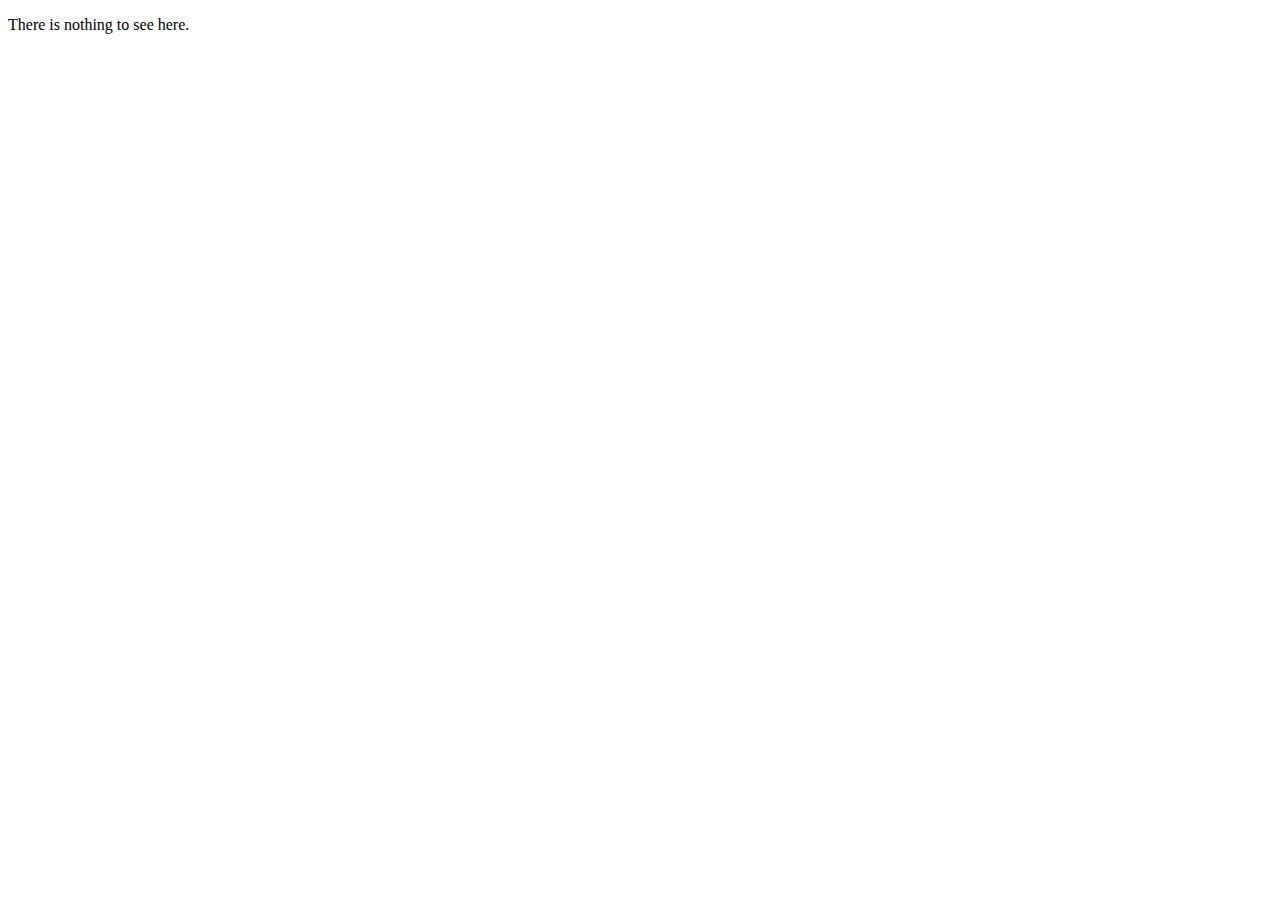
==== index.html @ 25d8bbe8 "html blank" ====
<!doctype html>
<html class="no-js" lang="">

<head>
  <meta charset="utf-8">
  <title>robert.haverly</title>
  <meta name="description" content="">
  <meta name="viewport" content="width=device-width, initial-scale=1">

  <meta property="og:title" content="">
  <meta property="og:type" content="">
  <meta property="og:url" content="">
  <meta property="og:image" content="">

  <link rel="icon" href="/favicon.ico" sizes="any">
  <link rel="icon" href="/icon.svg" type="image/svg+xml">
  <link rel="apple-touch-icon" href="icon.png">

  <link rel="stylesheet" href="css/normalize.css">
  <link rel="stylesheet" href="css/style.css">

  <link rel="manifest" href="site.webmanifest">
  <meta name="theme-color" content="#fafafa">
</head>

<body>

  <p>There is nothing to see here.</p>

</body>

</html>
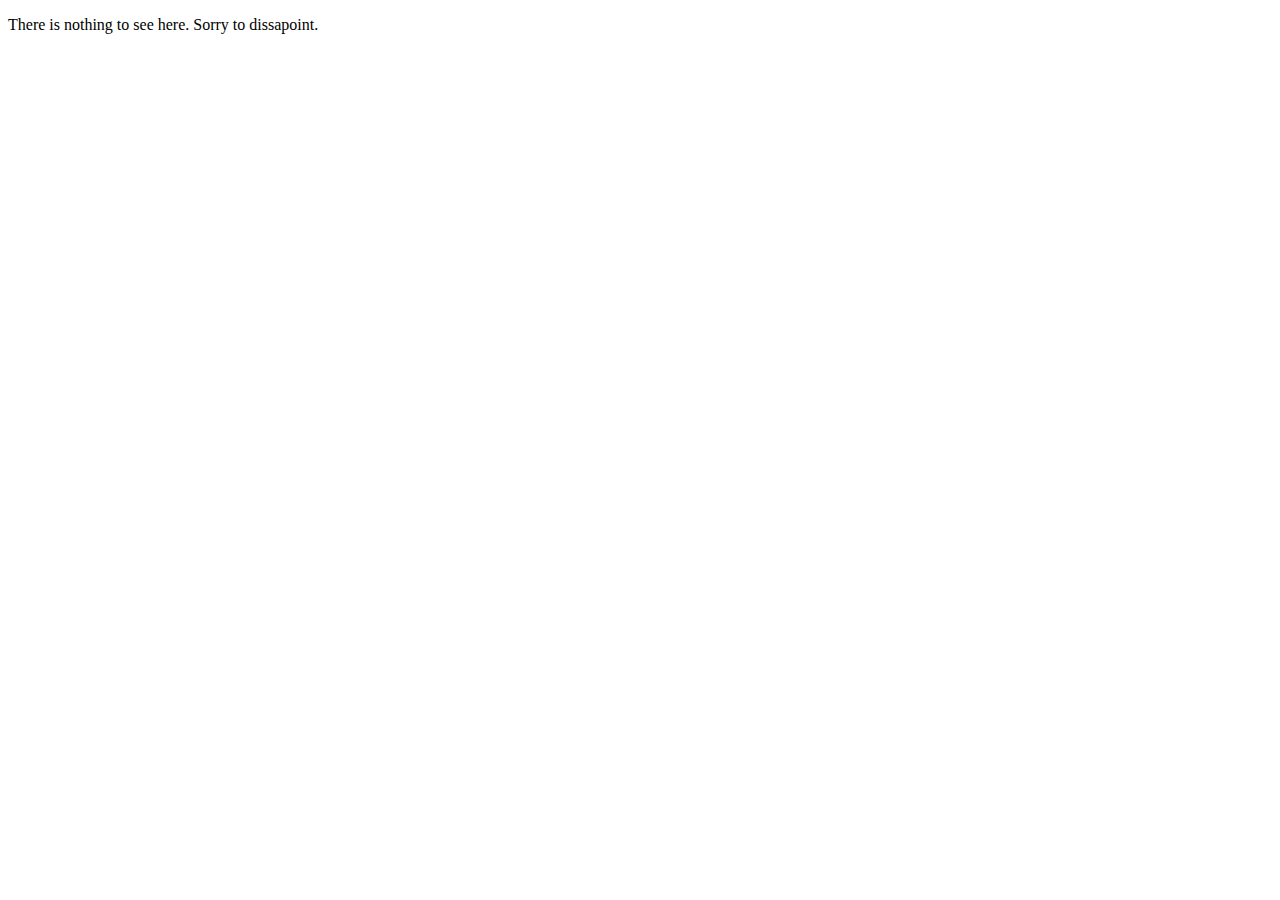
==== commit b4c1efd8: "init html" ====
--- a/index.html
+++ b/index.html
@@ -7,11 +7,6 @@
   <meta name="description" content="">
   <meta name="viewport" content="width=device-width, initial-scale=1">
 
-  <meta property="og:title" content="">
-  <meta property="og:type" content="">
-  <meta property="og:url" content="">
-  <meta property="og:image" content="">
-
   <link rel="icon" href="/favicon.ico" sizes="any">
   <link rel="icon" href="/icon.svg" type="image/svg+xml">
   <link rel="apple-touch-icon" href="icon.png">
@@ -19,13 +14,11 @@
   <link rel="stylesheet" href="css/normalize.css">
   <link rel="stylesheet" href="css/style.css">
 
-  <link rel="manifest" href="site.webmanifest">
-  <meta name="theme-color" content="#fafafa">
 </head>
 
 <body>
 
-  <p>There is nothing to see here.</p>
+  <p>There is nothing to see here. Sorry to dissapoint.</p>
 
 </body>
 
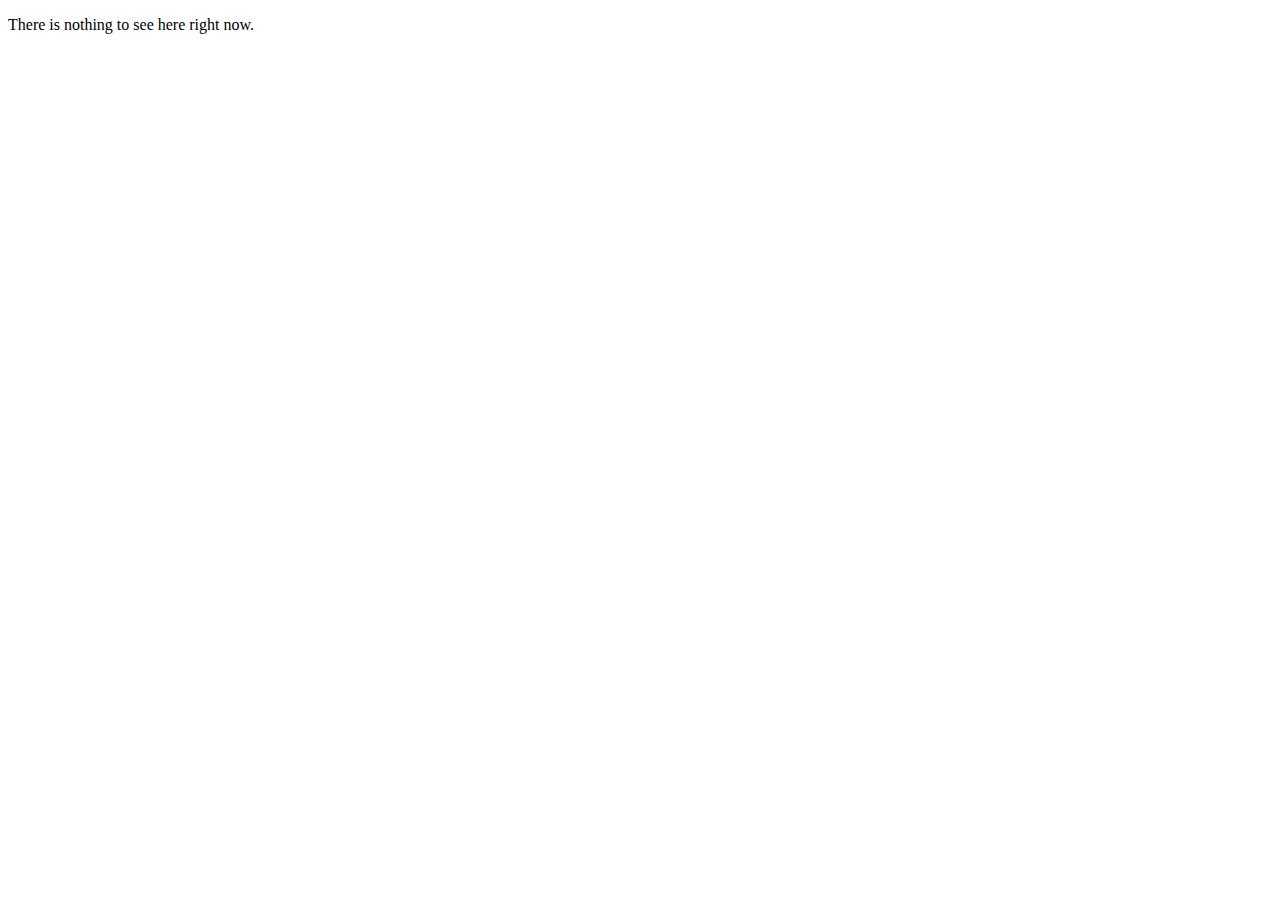
==== commit e01d0c43: "index" ====
--- a/index.html
+++ b/index.html
@@ -18,7 +18,7 @@
 
 <body>
 
-  <p>There is nothing to see here. Sorry to dissapoint.</p>
+  <p>There is nothing to see here right now.</p>
 
 </body>
 
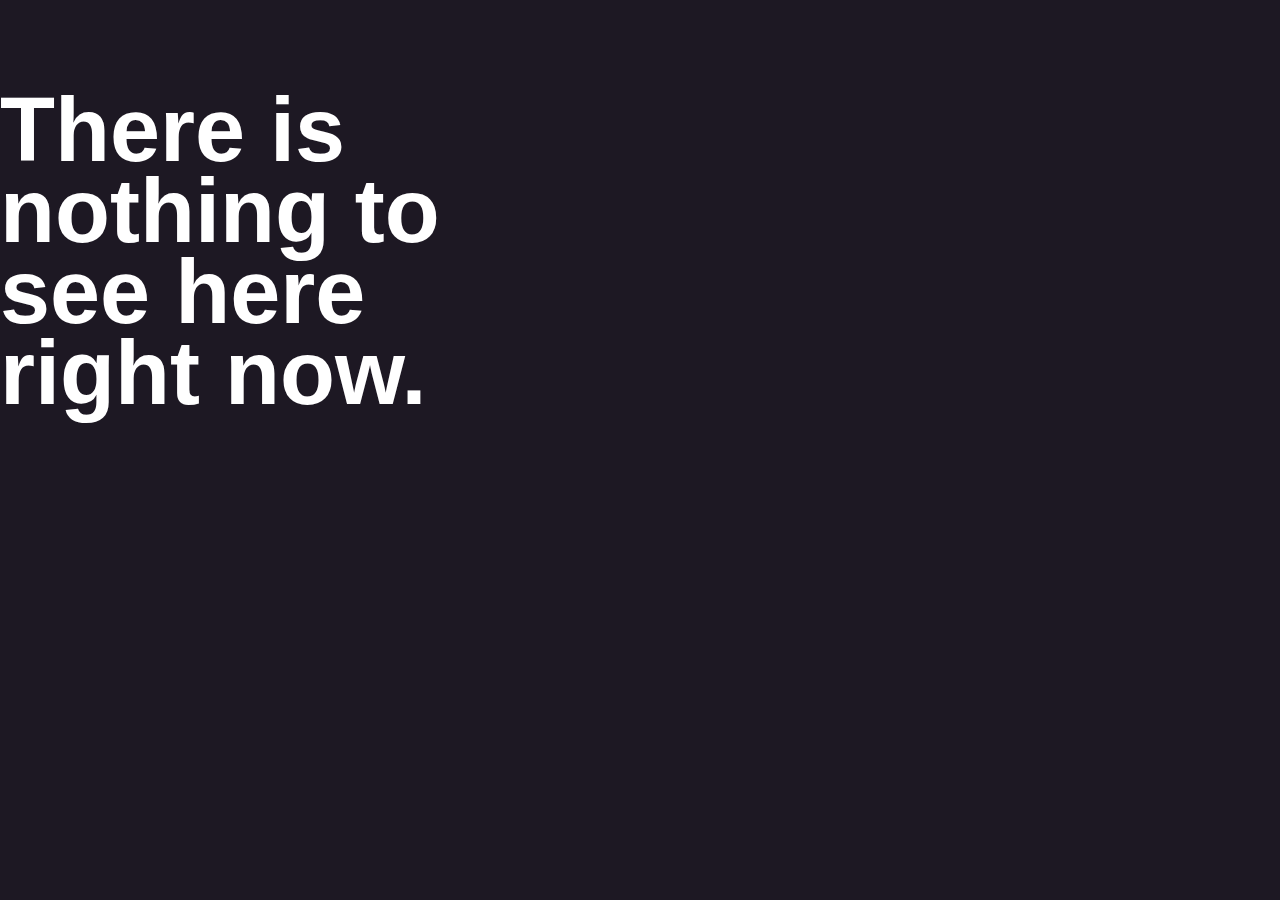
==== commit f449f410: "fonts" ====
--- a/index.html
+++ b/index.html
@@ -16,7 +16,7 @@
 
 </head>
 
-<body>
+<body id="temp">
 
   <p>There is nothing to see here right now.</p>
 
--- a/css/style.css
+++ b/css/style.css
@@ -0,0 +1,261 @@
+/*! HTML5 Boilerplate v8.0.0 | MIT License | https://html5boilerplate.com/ */
+
+/* main.css 3.0.0 | MIT License | https://github.com/h5bp/main.css#readme */
+/*
+ * What follows is the result of much research on cross-browser styling.
+ * Credit left inline and big thanks to Nicolas Gallagher, Jonathan Neal,
+ * Kroc Camen, and the H5BP dev community and team.
+ */
+
+/* ==========================================================================
+   Base styles: opinionated defaults
+   ========================================================================== */
+
+   html {
+    color: #222;
+    font-size: 1em;
+    line-height: 1.4;
+  }
+  
+  /*
+   * Remove text-shadow in selection highlight:
+   * https://twitter.com/miketaylr/status/12228805301
+   *
+   * Customize the background color to match your design.
+   */
+  
+  ::-moz-selection {
+    background: #b3d4fc;
+    text-shadow: none;
+  }
+  
+  ::selection {
+    background: #b3d4fc;
+    text-shadow: none;
+  }
+  
+  /*
+   * A better looking default horizontal rule
+   */
+  
+  hr {
+    display: block;
+    height: 1px;
+    border: 0;
+    border-top: 1px solid #ccc;
+    margin: 1em 0;
+    padding: 0;
+  }
+  
+  /*
+   * Remove the gap between audio, canvas, iframes,
+   * images, videos and the bottom of their containers:
+   * https://github.com/h5bp/html5-boilerplate/issues/440
+   */
+  
+  audio,
+  canvas,
+  iframe,
+  img,
+  svg,
+  video {
+    vertical-align: middle;
+  }
+  
+  /*
+   * Remove default fieldset styles.
+   */
+  
+  fieldset {
+    border: 0;
+    margin: 0;
+    padding: 0;
+  }
+  
+  /*
+   * Allow only vertical resizing of textareas.
+   */
+  
+  textarea {
+    resize: vertical;
+  }
+  
+  /* ==========================================================================
+     Author's custom styles
+     ========================================================================== */
+  
+  /* ==========================================================================
+     Helper classes
+     ========================================================================== */
+  
+  /*
+   * Hide visually and from screen readers
+   */
+  
+  .hidden,
+  [hidden] {
+    display: none !important;
+  }
+  
+  /*
+   * Hide only visually, but have it available for screen readers:
+   * https://snook.ca/archives/html_and_css/hiding-content-for-accessibility
+   *
+   * 1. For long content, line feeds are not interpreted as spaces and small width
+   *    causes content to wrap 1 word per line:
+   *    https://medium.com/@jessebeach/beware-smushed-off-screen-accessible-text-5952a4c2cbfe
+   */
+  
+  .visually-hidden {
+    border: 0;
+    clip: rect(0, 0, 0, 0);
+    height: 1px;
+    margin: -1px;
+    overflow: hidden;
+    padding: 0;
+    position: absolute;
+    white-space: nowrap;
+    width: 1px;
+    /* 1 */
+  }
+  
+  /*
+   * Extends the .visually-hidden class to allow the element
+   * to be focusable when navigated to via the keyboard:
+   * https://www.drupal.org/node/897638
+   */
+  
+  .visually-hidden.focusable:active,
+  .visually-hidden.focusable:focus {
+    clip: auto;
+    height: auto;
+    margin: 0;
+    overflow: visible;
+    position: static;
+    white-space: inherit;
+    width: auto;
+  }
+  
+  /*
+   * Hide visually and from screen readers, but maintain layout
+   */
+  
+  .invisible {
+    visibility: hidden;
+  }
+  
+  /*
+   * Clearfix: contain floats
+   *
+   * The use of `table` rather than `block` is only necessary if using
+   * `::before` to contain the top-margins of child elements.
+   */
+  
+  .clearfix::before,
+  .clearfix::after {
+    content: "";
+    display: table;
+  }
+  
+  .clearfix::after {
+    clear: both;
+  }
+  
+  /* ==========================================================================
+     EXAMPLE Media Queries for Responsive Design.
+     These examples override the primary ('mobile first') styles.
+     Modify as content requires.
+     ========================================================================== */
+  
+  @media only screen and (min-width: 35em) {
+    /* Style adjustments for viewports that meet the condition */
+  }
+  
+  @media print,
+    (-webkit-min-device-pixel-ratio: 1.25),
+    (min-resolution: 1.25dppx),
+    (min-resolution: 120dpi) {
+    /* Style adjustments for high resolution devices */
+  }
+  
+  /* ==========================================================================
+     Print styles.
+     Inlined to avoid the additional HTTP request:
+     https://www.phpied.com/delay-loading-your-print-css/
+     ========================================================================== */
+  
+  @media print {
+    *,
+    *::before,
+    *::after {
+      background: #fff !important;
+      color: #000 !important;
+      /* Black prints faster */
+      box-shadow: none !important;
+      text-shadow: none !important;
+    }
+  
+    a,
+    a:visited {
+      text-decoration: underline;
+    }
+  
+    a[href]::after {
+      content: " (" attr(href) ")";
+    }
+  
+    abbr[title]::after {
+      content: " (" attr(title) ")";
+    }
+  
+    /*
+     * Don't show links that are fragment identifiers,
+     * or use the `javascript:` pseudo protocol
+     */
+    a[href^="#"]::after,
+    a[href^="javascript:"]::after {
+      content: "";
+    }
+  
+    pre {
+      white-space: pre-wrap !important;
+    }
+  
+    pre,
+    blockquote {
+      border: 1px solid #999;
+      page-break-inside: avoid;
+    }
+  
+    tr,
+    img {
+      page-break-inside: avoid;
+    }
+  
+    p,
+    h2,
+    h3 {
+      orphans: 3;
+      widows: 3;
+    }
+  
+    h2,
+    h3 {
+      page-break-after: avoid;
+    }
+  }
+
+  @import url('https://fonts.googleapis.com/css2?family=Teko:wght@700&display=swap');
+
+  body#temp {
+      background-color: #1D1823;
+      color: #fff;
+  }
+
+  body#temp p {
+      font-size: 90px;
+      width: 500px;
+      font-family: 'Teko', sans-serif;
+      font-weight: 700;
+      line-height: 90%
+  }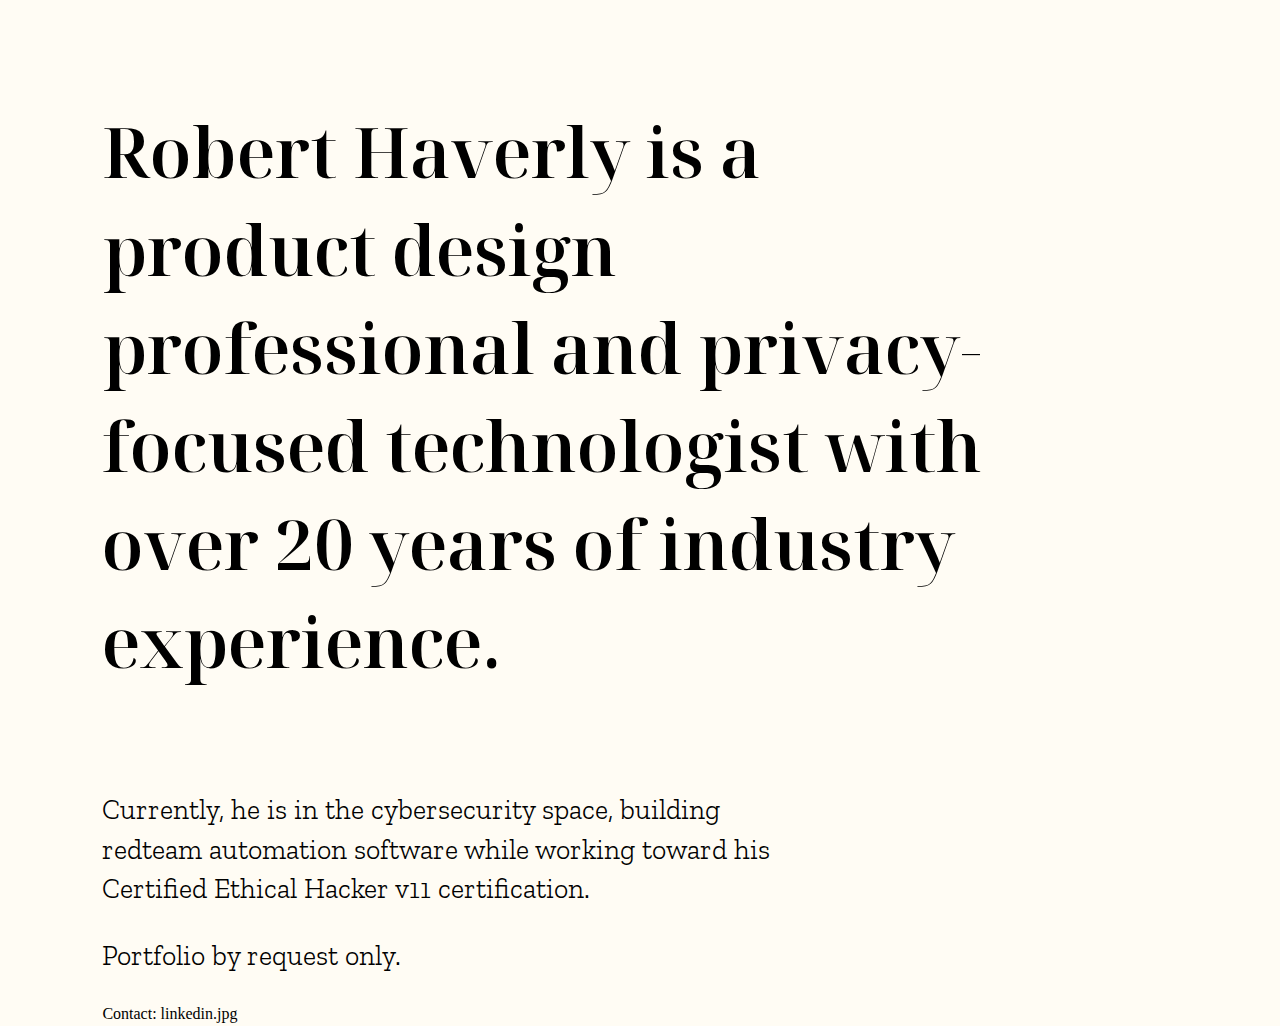
==== commit 6d8feec5: "updates" ====
--- a/index.html
+++ b/index.html
@@ -3,7 +3,7 @@
 
 <head>
   <meta charset="utf-8">
-  <title>robert.haverly</title>
+  <title>Robert Haverly</title>
   <meta name="description" content="">
   <meta name="viewport" content="width=device-width, initial-scale=1">
 
@@ -14,12 +14,25 @@
   <link rel="stylesheet" href="css/normalize.css">
   <link rel="stylesheet" href="css/style.css">
 
+  <link rel="preconnect" href="https://fonts.googleapis.com"> 
+  <link rel="preconnect" href="https://fonts.gstatic.com" crossorigin> 
+  <link href="https://fonts.googleapis.com/css2?family=Noto+Serif+Display:wght@600&family=Zilla+Slab:wght@300&display=swap" rel="stylesheet">
+
 </head>
 
-<body id="temp">
+  <body id="temp">
 
-  <p>There is nothing to see here right now.</p>
+    <div id="splash">
+      <h1>Robert Haverly is a product design professional and privacy-focused technologist with over 20 years of industry experience. </h1>
 
-</body>
+      <p>Currently, he is in the cybersecurity space, building redteam automation software while working toward his Certified Ethical Hacker v11 certification.</p>
+
+      <p>Portfolio by request only.</p>
+      <div class="splash-contact">
+        Contact: linkedin.jpg
+      </div>
+    </div>
+
+  </body>
 
 </html>--- a/css/style.css
+++ b/css/style.css
@@ -245,17 +245,31 @@
     }
   }
 
-  @import url('https://fonts.googleapis.com/css2?family=Teko:wght@700&display=swap');
-
-  body#temp {
-      background-color: #1D1823;
-      color: #fff;
-  }
-
-  body#temp p {
-      font-size: 90px;
-      width: 500px;
-      font-family: 'Teko', sans-serif;
-      font-weight: 700;
-      line-height: 90%
+  body {
+      background-color: #FFFCF4;
+      color: #000;
+  }
+
+  #splash {
+    width: 70%;
+    margin: 8% 0 0 8%;
+
+  }
+
+  body h1 {
+    font-family: 'Noto Serif Display';
+    font-style: normal;
+    font-weight: 600;
+    font-size: 70px;
+    line-height: 140%;
+    margin-bottom: 100px;
+  }
+
+  body p {
+    font-family: 'Zilla Slab', serif;
+    font-style: normal;
+    font-weight: 300;
+    font-size: 28px;
+    line-height: 140%;
+    width: 716px;
   }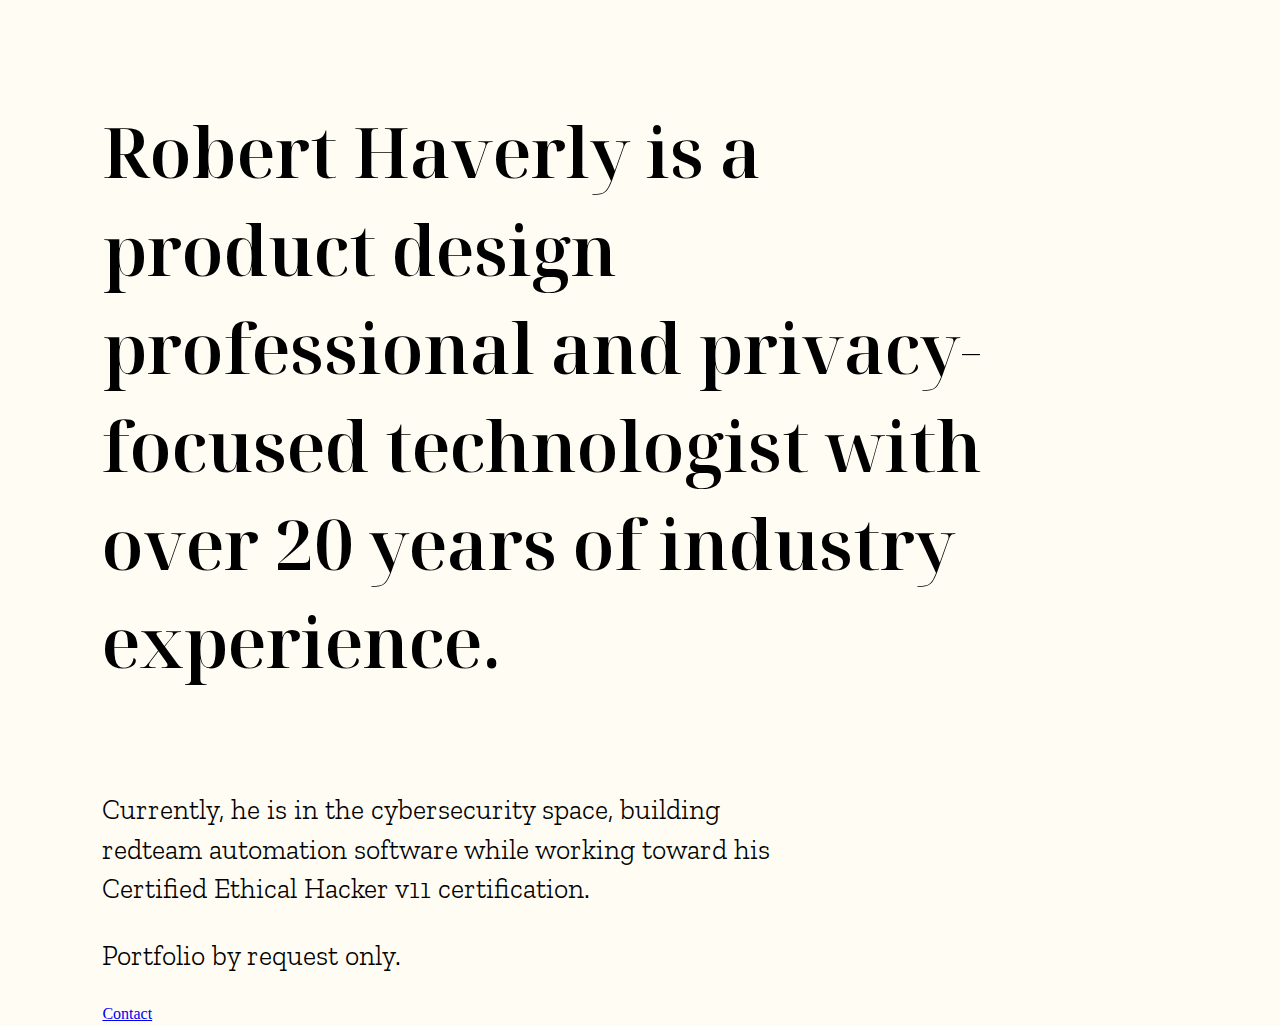
==== commit d4c61b1f: "updates" ====
--- a/index.html
+++ b/index.html
@@ -29,7 +29,7 @@
 
       <p>Portfolio by request only.</p>
       <div class="splash-contact">
-        Contact: linkedin.jpg
+        <a href="https://linkedin.com/in/roberthaverly">Contact</a>
       </div>
     </div>
 
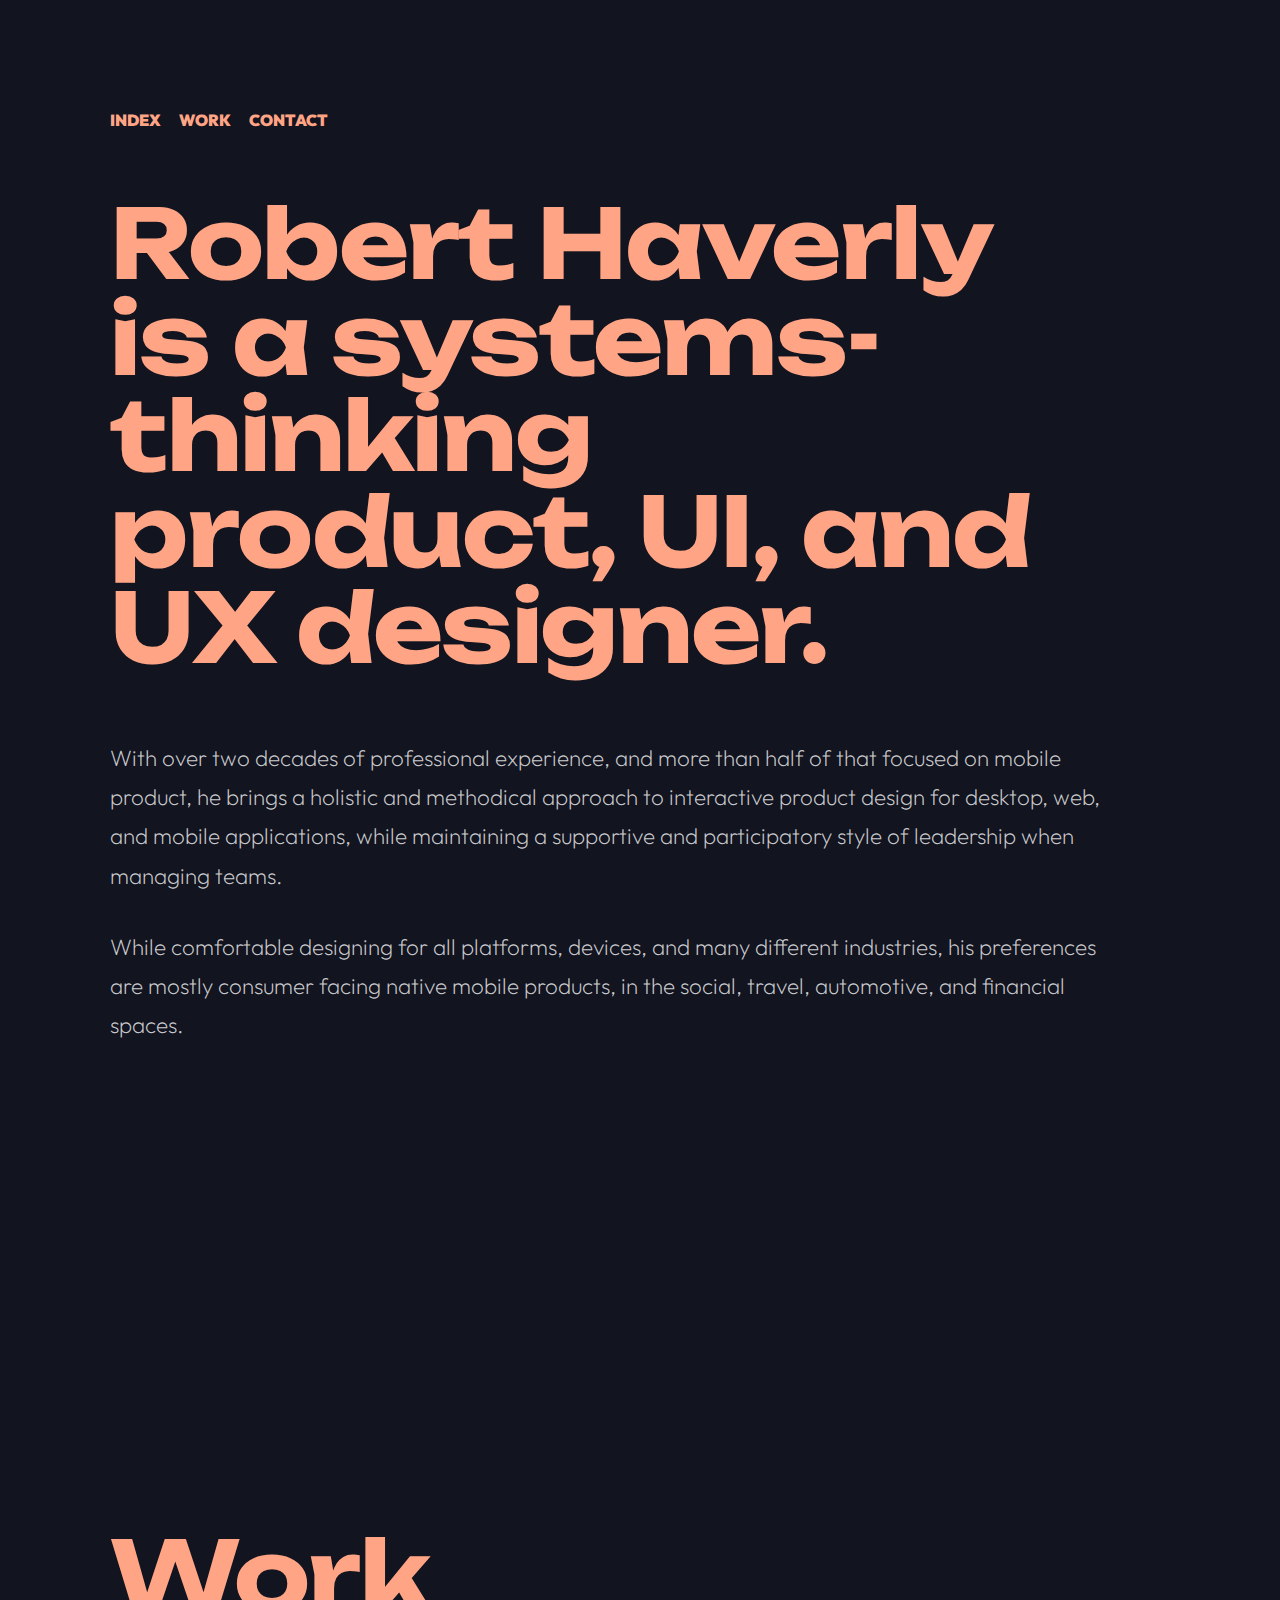
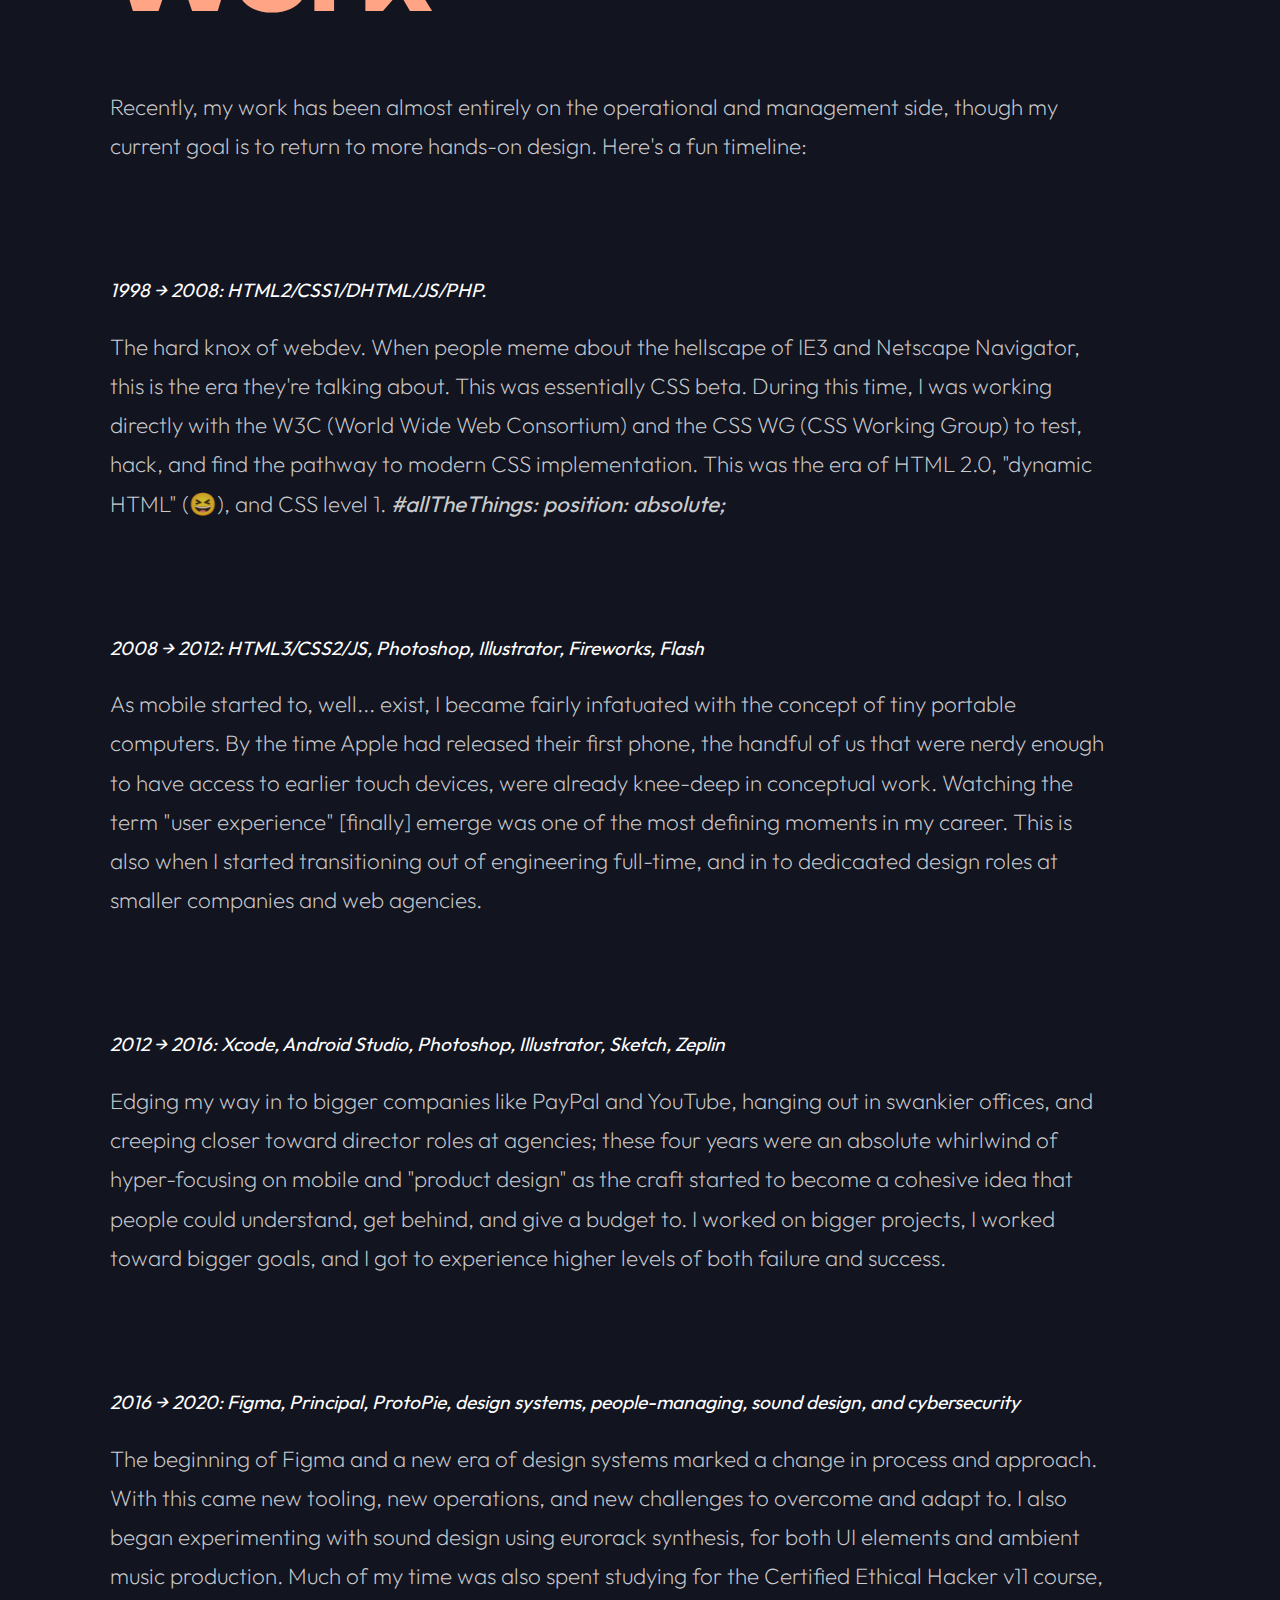
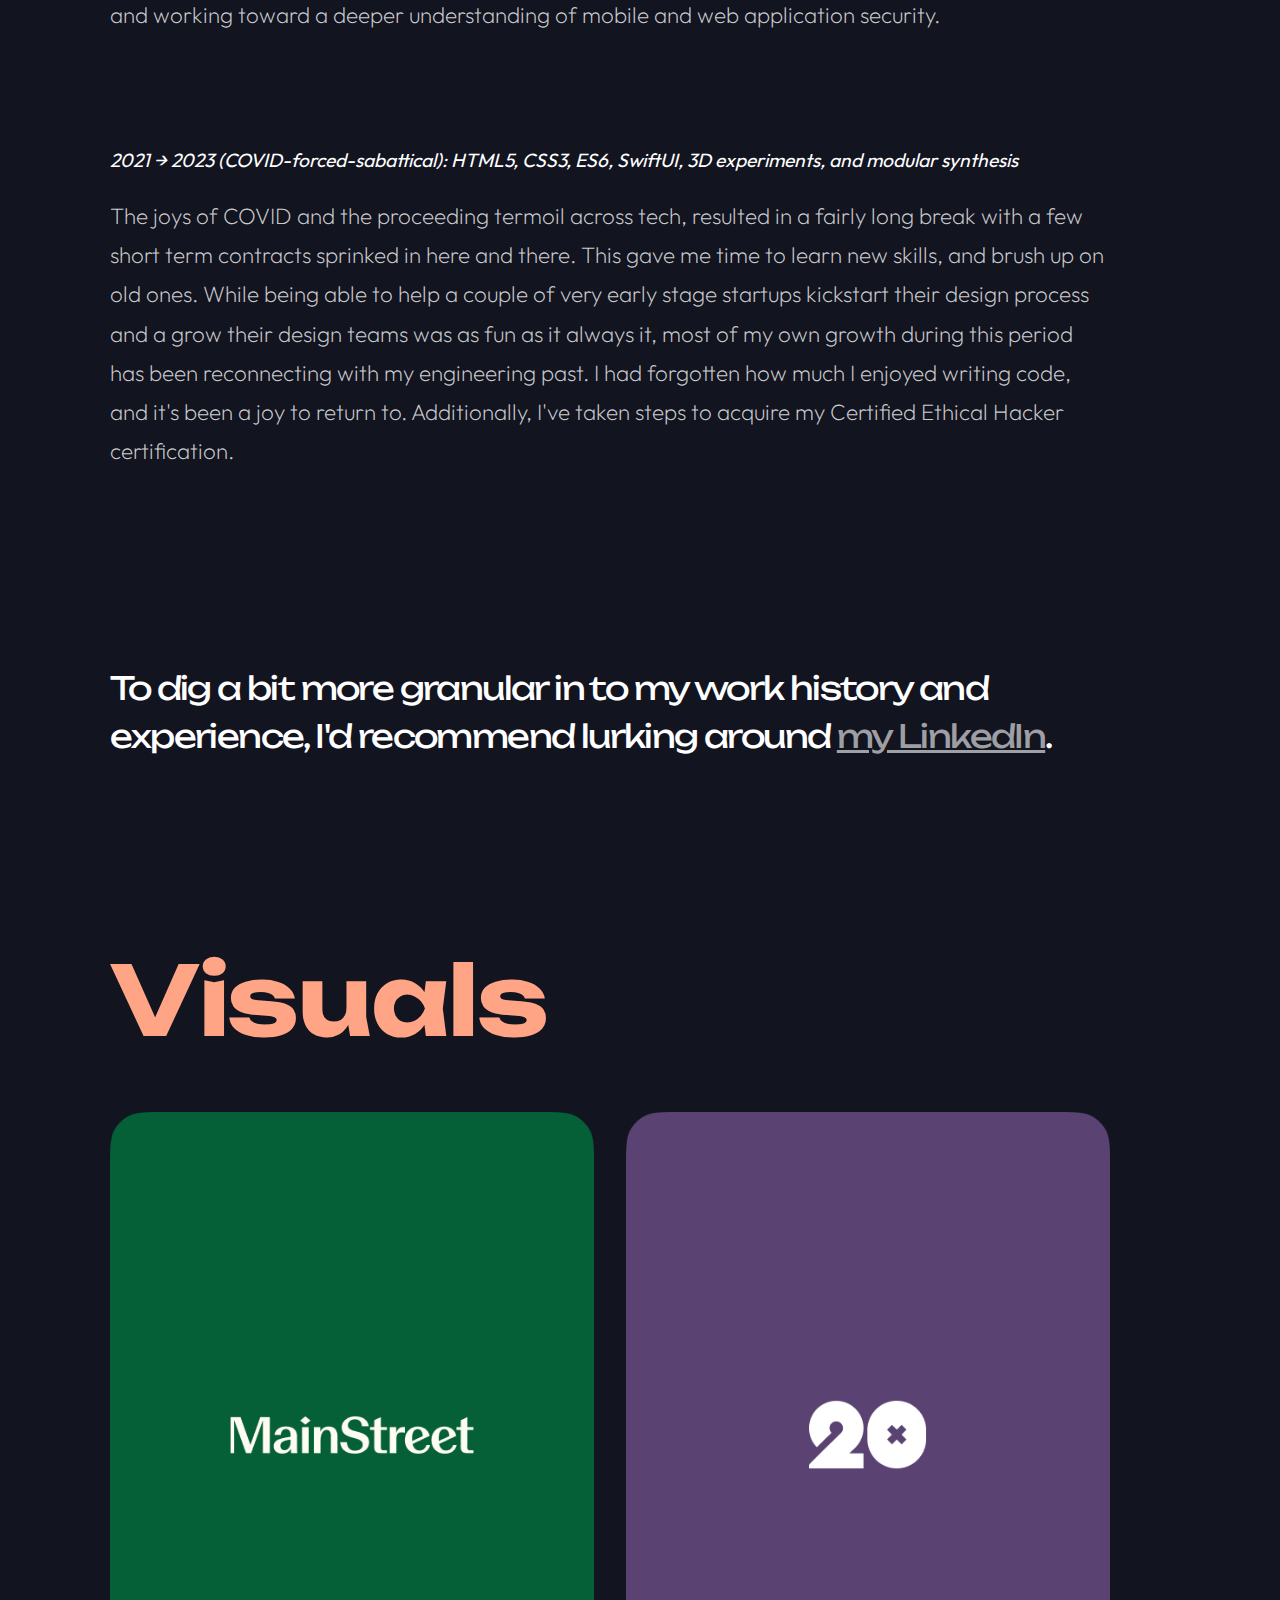
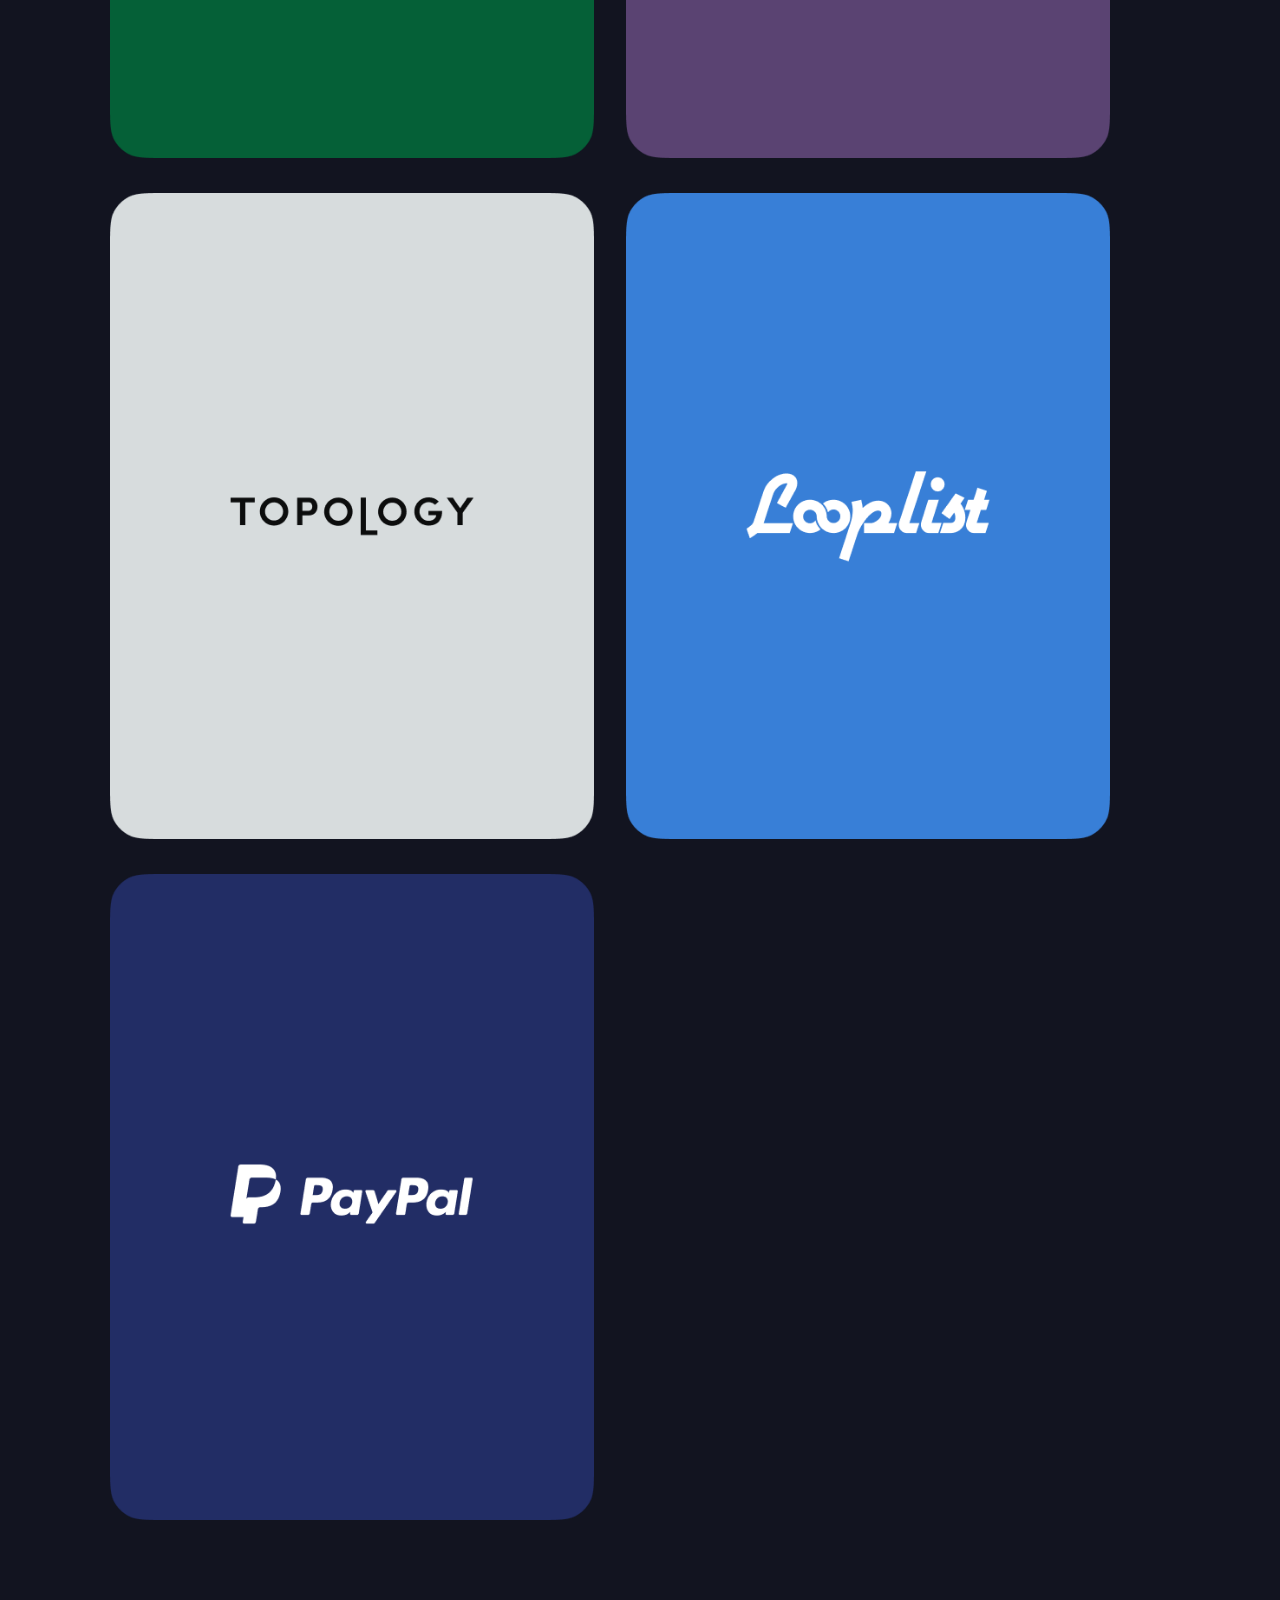
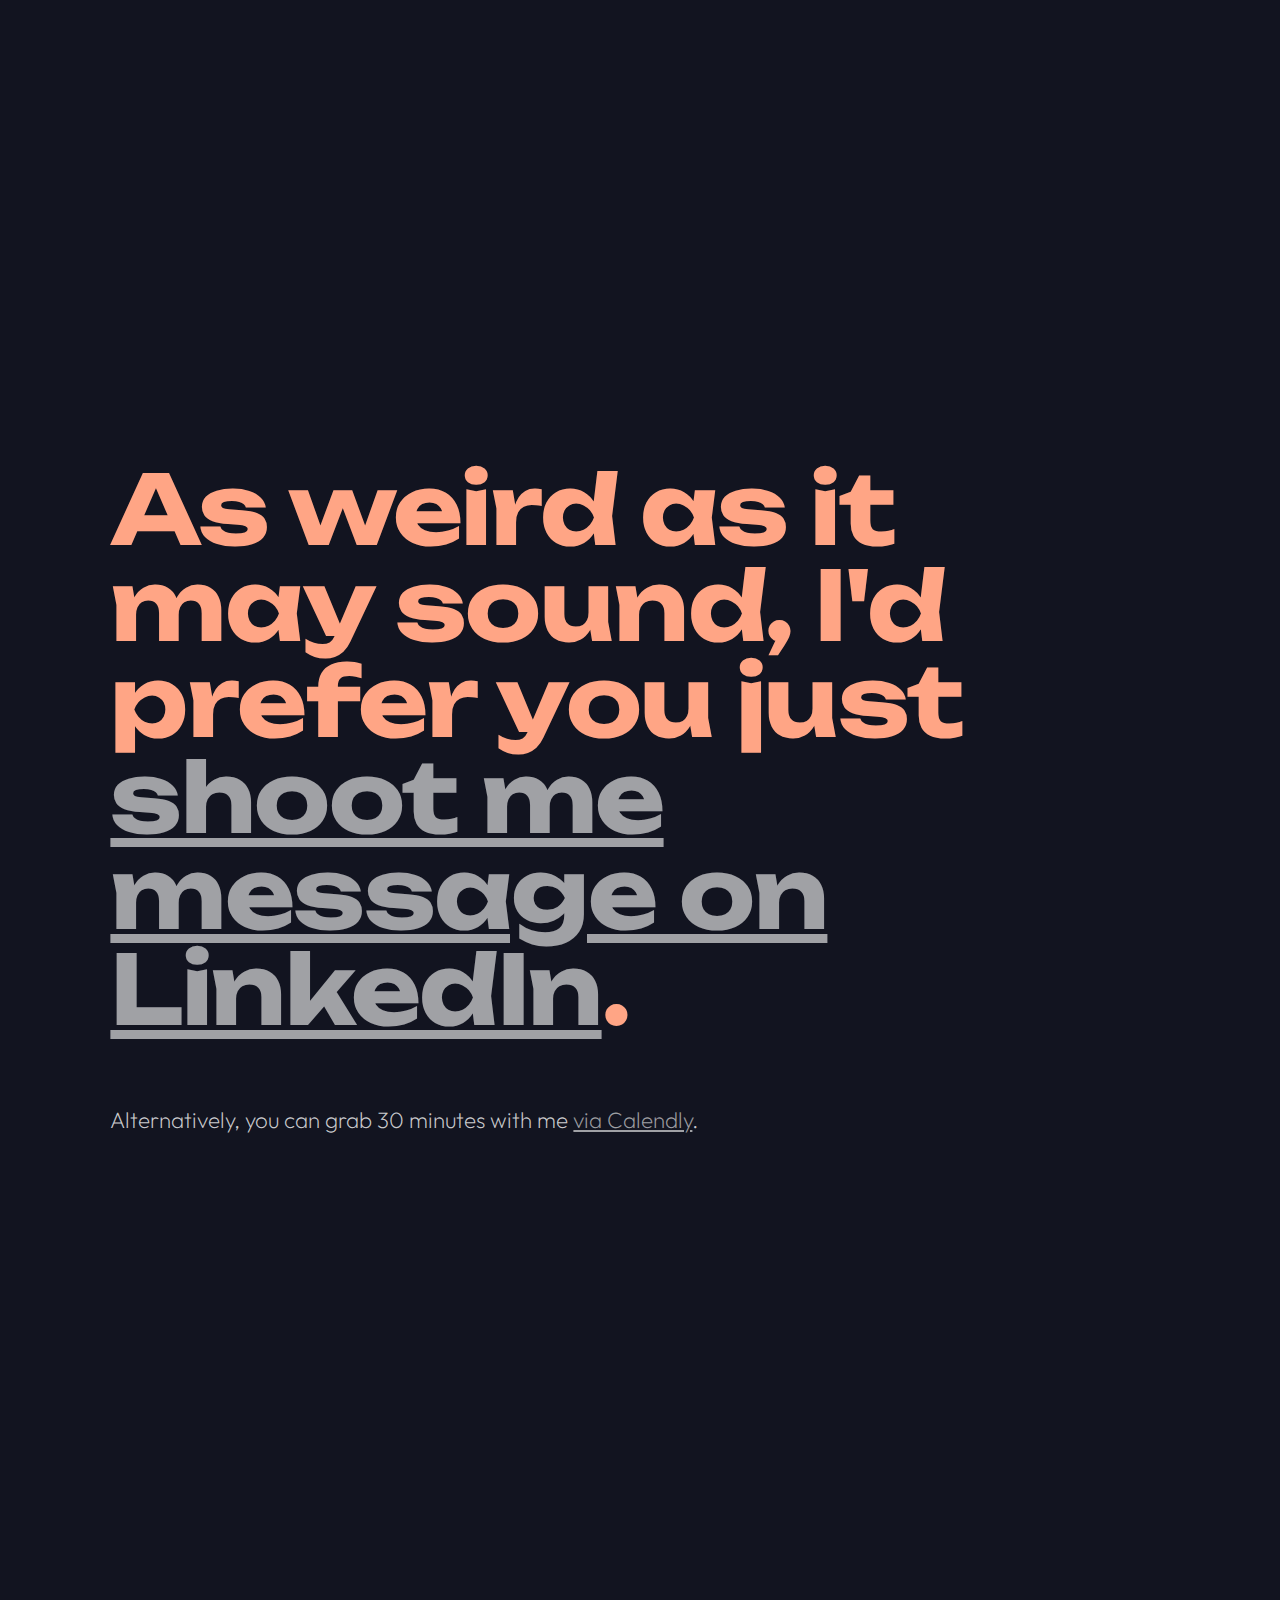
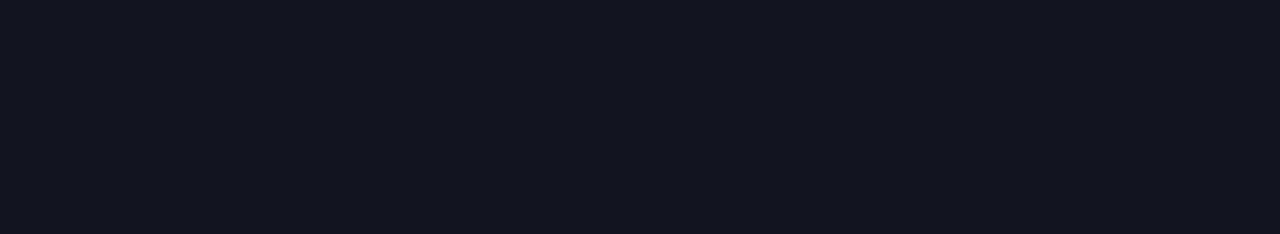
==== commit e1c5310b: "init dump" ====
--- a/index.html
+++ b/index.html
@@ -1,38 +1,122 @@
-<!doctype html>
-<html class="no-js" lang="">
+<!DOCTYPE html>
+<html lang="en">
+<head>
+    <meta charset="UTF-8">
+    <meta http-equiv="X-UA-Compatible" content="IE=edge">
+    <meta name="viewport" content="width=device-width, initial-scale=1.0">
+    <link rel="stylesheet" type="text/css" href="styles.css">
+    <title>Robert Haverly</title>
+</head>
+<body id="home">
 
-<head>
-  <meta charset="utf-8">
-  <title>Robert Haverly</title>
-  <meta name="description" content="">
-  <meta name="viewport" content="width=device-width, initial-scale=1">
+    <div id="container">
 
-  <link rel="icon" href="/favicon.ico" sizes="any">
-  <link rel="icon" href="/icon.svg" type="image/svg+xml">
-  <link rel="apple-touch-icon" href="icon.png">
+        <header>
+            <nav>
+                <ul>
+                    <li><a href="index.html" title="Index" tabindex="1" accesskey="1">index</a></li>
+                    <li><a href="#work" title="Work" tabindex="2" accesskey="2">work</a></li>
+                    <li><a href="#contact" title="Contact" tabindex="3" accesskey="3">contact</a></li>
+                </ul>
+            </nav>
+        </header>
 
-  <link rel="stylesheet" href="css/normalize.css">
-  <link rel="stylesheet" href="css/style.css">
+        <div id="intro">
+            <div>
+                <h1>Robert Haverly is a systems-thinking product, UI, and UX designer.</h1>
 
-  <link rel="preconnect" href="https://fonts.googleapis.com"> 
-  <link rel="preconnect" href="https://fonts.gstatic.com" crossorigin> 
-  <link href="https://fonts.googleapis.com/css2?family=Noto+Serif+Display:wght@600&family=Zilla+Slab:wght@300&display=swap" rel="stylesheet">
+                <p>With over two decades of professional experience, and more than half of that focused on mobile product, he brings a holistic and methodical approach to interactive product design for desktop, web, and mobile applications, while maintaining a supportive and participatory style of leadership when managing teams.</p>
 
-</head>
+                <p>While comfortable designing for all platforms, devices, and many different industries, his preferences are mostly consumer facing native mobile products, in the social, travel, automotive, and financial spaces.</p>
+            </div> 
+        </div>
 
-  <body id="temp">
+        <div id="work">
 
-    <div id="splash">
-      <h1>Robert Haverly is a product design professional and privacy-focused technologist with over 20 years of industry experience. </h1>
+            <h1>Work</h1>
 
-      <p>Currently, he is in the cybersecurity space, building redteam automation software while working toward his Certified Ethical Hacker v11 certification.</p>
+            <p>Recently, my work has been almost entirely on the operational and management side, though my current goal is to return to more hands-on design. Here's a fun timeline:</p>
 
-      <p>Portfolio by request only.</p>
-      <div class="splash-contact">
-        <a href="https://linkedin.com/in/roberthaverly">Contact</a>
-      </div>
+            <section>
+                <h4>1998 &rarr; 2008: HTML2/CSS1/DHTML/JS/PHP.</h4>
+                <p>The hard knox of webdev. When people meme about the hellscape of IE3 and Netscape Navigator, this is the era they're talking about. This was essentially CSS beta. During this time, I was working directly with the W3C (World Wide Web Consortium) and the CSS WG (CSS Working Group) to test, hack, and find the pathway to modern CSS implementation. This was the era of HTML 2.0, "dynamic HTML" (😆), and CSS level 1. <em>#allTheThings: position: absolute;</em></p>
+            
+                <h4>2008 &rarr; 2012: HTML3/CSS2/JS, Photoshop, Illustrator, Fireworks, Flash</h4>
+                <p>As mobile started to, well... exist, I became fairly infatuated with the concept of tiny portable computers. By the time Apple had released their first phone, the handful of us that were nerdy enough to have access to earlier touch devices, were already knee-deep in conceptual work. Watching the term "user experience" [finally] emerge was one of the most defining moments in my career. This is also when I started transitioning out of engineering full-time, and in to dedicaated design roles at smaller companies and web agencies.</p>
+            
+                <h4>2012 &rarr; 2016: Xcode, Android Studio, Photoshop, Illustrator, Sketch, Zeplin</h4>
+                <p>Edging my way in to bigger companies like PayPal and YouTube, hanging out in swankier offices, and creeping closer toward director roles at agencies; these four years were an absolute whirlwind of hyper-focusing on mobile and "product design" as the craft started to become a cohesive idea that people could understand, get behind, and give a budget to. I worked on bigger projects, I worked toward bigger goals, and I got to experience higher levels of both failure and success.</p>
+
+                <h4>2016 &rarr; 2020: Figma, Principal, ProtoPie, design systems, people-managing, sound design, and cybersecurity</h4>
+                <p>The beginning of Figma and a new era of design systems marked a change in process and approach. With this came new tooling, new operations, and new challenges to overcome and adapt to. I also began experimenting with sound design using eurorack synthesis, for both UI elements and ambient music production. Much of my time was also spent studying for the Certified Ethical Hacker v11 course, and working toward a deeper understanding of mobile and web application security.</p>
+
+                <h4>2021 &rarr; 2023 (COVID-forced-sabattical): HTML5, CSS3, ES6, SwiftUI, 3D experiments, and modular synthesis</h4>
+                <p>The joys of COVID and the proceeding termoil across tech, resulted in a fairly long break with a few short term contracts sprinked in here and there. This gave me time to learn new skills, and brush up on old ones. While being able to help a couple of very early stage startups kickstart their design process and a grow their design teams was as fun as it always it, most of my own growth during this period has been reconnecting with my engineering past. I had forgotten how much I enjoyed writing code, and it's been a joy to return to. Additionally, I've taken steps to acquire my Certified Ethical Hacker certification.</p>
+
+                <div class="linkedInCallout">
+                    <h2>To dig a bit more granular in to my work history and experience, I'd recommend lurking around <a href="https://linkedin.com/in/roberthaverly" title="Robert Haverly's LinkedIn" target="_blank">my LinkedIn</a>.</h2>
+                </div>
+            </section>
+
+                <h1>Visuals</h1>
+                <div id="work-overview-container">
+                    <!--div>
+                    <a href="work/prelude.html" id="prelude">
+                        <img src="img/portfolio/cover-prelude.png" alt="Prelude" />
+                    </a>
+                    </div-->
+                    <div>
+                    <a href="work/mainstreet.html" id="mainstreet">
+                        <img src="img/portfolio/cover-mainstreet.png" alt="MainStreet" />
+                    </a>
+                    </div>
+                    <div>
+                    <a href="work/twenty.html" id="twenty">
+                        <img src="img/portfolio/cover-twenty.png" alt="Twenty" />
+                    </a>
+                    </div>
+                    <div>
+                    <a href="work/topology.html" id="topology">
+                        <img src="img/portfolio/cover-topology.png" alt="Topology" />
+                    </a>
+                    </div>
+                    <div>
+                    <a href="work/looplist.html" id="looplist">
+                        <img src="img/portfolio/cover-looplist.png" alt="Looplist" />
+                    </a>
+                    </div>
+                    <div>
+                    <a href="work/paypal.html" id="paypal">
+                        <img src="img/portfolio/cover-paypal.png" alt="PayPal" />
+                    </a>
+                    </div>
+                </div>
+
+        </div>
+
+        <div id="contact">
+
+            <div>
+            <h1>As weird as it may sound, I'd prefer you just <a href="https://www.linkedin.com/in/robert-haverly/" title="Robert Haverly on LinkedIn">shoot me message on LinkedIn</a>.</h1>
+            <p>Alternatively, you can grab 30 minutes with me <a href="https://calendly.com/roberthaverly/30" title="Robert Haverly's Calendly">via Calendly</a>.<br><br><br></p>
+
+            <!--div>
+            <form method="post" action="https://forms.un-static.com/forms/YOUR_ENDPOINT_REFERENCE">
+                <input type="text" name="name" placeholder="Enter your name" required> <br>
+                <input type="email" name="email" placeholder="Enter your e-mail address" required><br>
+                <textarea name="message" cols="40" rows="15"></textarea><br>
+                <button type="submit">Send</button>
+              </form>
+            </div-->
+
+            </div>
+            
+        </div>
+
+        <div id="footer">
+
+        </div>
     </div>
-
-  </body>
-
+    
+</body>
 </html>--- a/styles.css
+++ b/styles.css
@@ -0,0 +1,178 @@
+@import url("https://fonts.googleapis.com/css2?family=Outfit:wght@100;200;300;400;500;600;700;800;900&display=swap");
+@import url("https://fonts.googleapis.com/css2?family=Unbounded:wght@200;300;400;500;600;700;800;900&display=swap");
+body {
+  font-family: Outfit, Unbounded, sans-serif;
+  background-color: #121420;
+  color: rgba(255, 255, 255, 0.8);
+  font-size: 10px;
+  padding: 8%;
+}
+
+h1 {
+  font-family: "Unbounded", serif;
+  font-size: 4rem;
+  font-weight: 700;
+  letter-spacing: -0.1rem;
+  line-height: 4rem;
+  color: #ffa585;
+  transition: color 300ms ease-in-out;
+}
+
+h2 {
+  font-family: "Unbounded", serif;
+  font-size: 2rem;
+  font-weight: 400;
+  line-height: 3rem;
+  letter-spacing: -0.1rem;
+  color: #fff;
+  transition: color 300ms ease-in-out;
+}
+
+h4 {
+  font-size: 1.2rem;
+  font-style: italic;
+  font-weight: 400;
+  padding: 5rem 0 0 0;
+  color: rgb(255, 255, 255);
+}
+
+@media (min-width: 40em) {
+  h1 {
+    font-size: 6rem;
+    line-height: 6rem;
+  }
+}
+h1:hover {
+  color: #403f4c;
+  transition: color 300ms ease-in-out;
+}
+
+p {
+  font-size: 1.4rem;
+  font-weight: 200;
+  line-height: 175%;
+  margin-bottom: 2rem;
+}
+
+#home #container {
+  width: 100%;
+  max-width: 1000px;
+}
+
+#portfolio #container {
+  width: 100%;
+}
+
+nav a {
+  text-decoration: none;
+  font-weight: 900;
+  font-size: 1rem;
+  color: #ffa585;
+  text-transform: uppercase;
+}
+
+nav a:hover {
+  color: #2c2b3c;
+}
+
+nav ul {
+  margin: 0;
+  padding: 0;
+}
+
+nav li {
+  display: inline-block;
+}
+
+nav li:not(:last-of-type) {
+  margin-right: 1rem;
+}
+
+em {
+  font-style: italic;
+  font-weight: 400;
+}
+
+a {
+  color: rgba(255, 255, 255, 0.6);
+  transition: color 300ms ease-in-out;
+}
+
+a:hover {
+  color: #588157;
+  transition: color 300ms ease-in-out;
+  text-decoration: none;
+}
+
+#intro {
+  display: flex;
+  min-height: 100vh;
+  align-items: center;
+  margin-bottom: 50vh;
+}
+
+#work {
+  min-height: 100vh;
+  margin-bottom: 50vh;
+}
+
+#contact {
+  display: flex;
+  min-height: 100vh;
+  align-items: center;
+  margin-bottom: 50vh;
+}
+
+#work-overview-container {
+  display: grid;
+  grid-template-columns: 1fr 1fr;
+  gap: 2rem;
+}
+
+#work-overview-container a {
+  outline: none;
+}
+
+#work-overview-container img {
+  width: 100%;
+}
+
+#project-intro {
+  width: 100%;
+  max-width: 1000px;
+}
+
+.linkedInCallout {
+  margin: 12rem 0;
+}
+
+.gallery {
+  display: grid;
+  grid-template-columns: 1fr 1fr;
+  gap: 70px;
+  margin-bottom: 70px;
+}
+
+.gallery-solo {
+  display: grid;
+  grid-template-columns: 1fr;
+  margin-bottom: 70px;
+}
+
+.gallery img, .gallery-solo img {
+  width: 100%;
+}
+
+a.portfolio-back-arrow {
+  font-size: 3rem;
+  font-weight: 900;
+  cursor: pointer;
+}
+
+@media (max-width: 80em) {
+  .gallery {
+    grid-template-columns: 1fr;
+  }
+}
+
+/*# sourceMappingURL=styles.css.map */
